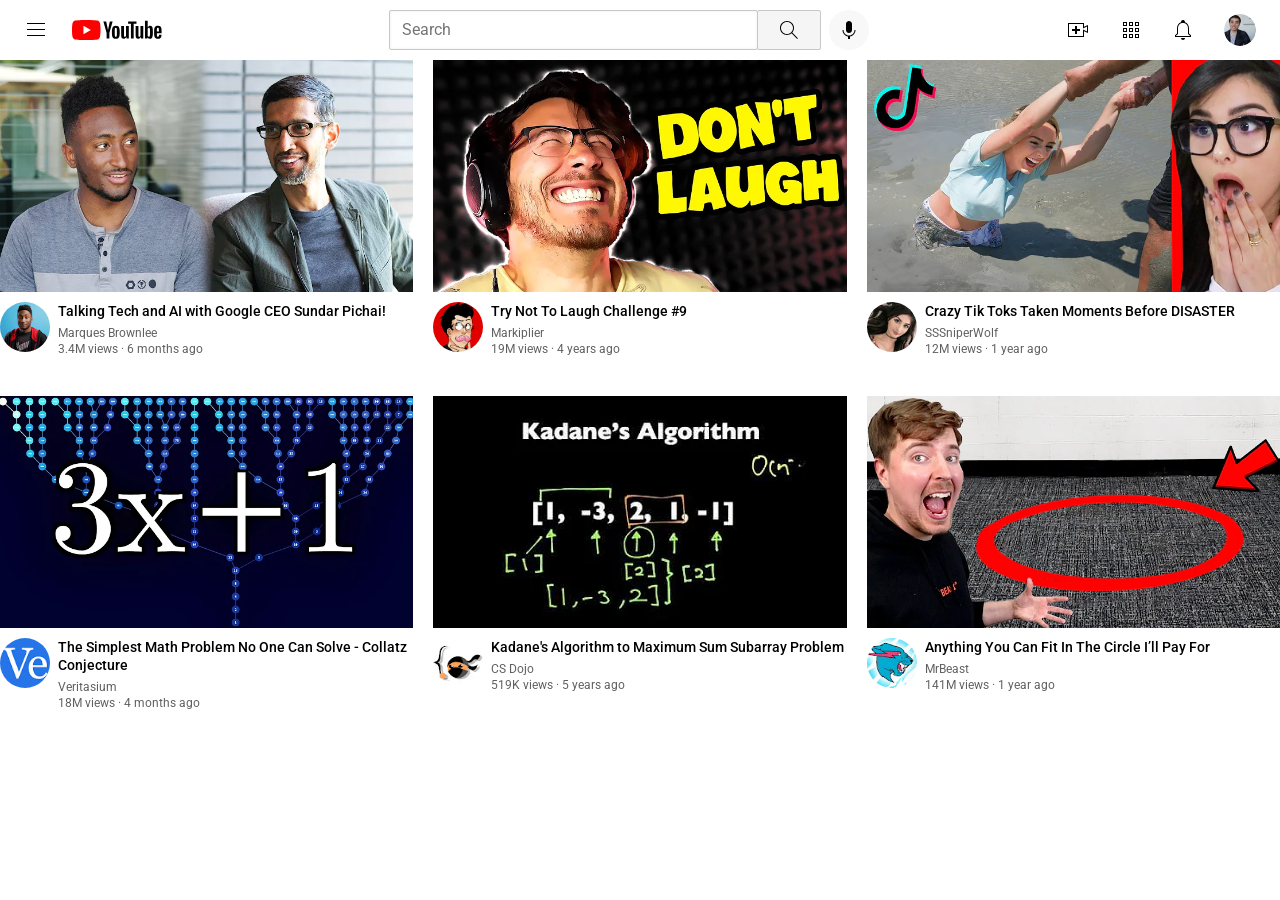
==== youtube.html @ df8535e8 "Add header icons in nested flexbox" ====
<!DOCTYPE html >
<html>
  <head>
    <title>YouTube.com Clone</title>

    <link rel="preconnect" href="https://fonts.googleapis.com">
    <link rel="preconnect" href="https://fonts.gstatic.com" crossorigin>
    <link href="https://fonts.googleapis.com/css2?family=Roboto:ital,wght@0,100..900;1,100..900&display=swap" rel="stylesheet">

    <link rel="stylesheet" href="styles/general.css">
    <link rel="stylesheet" href="styles/header.css">
    <link rel="stylesheet" href="styles/video.css">
  </head>
  <body>
    <div class="header">
      <div class="left-section">
        <img class="hamburger-menu-icon" src="icons/hamburger-menu.svg">
        <img class="youtube-logo" src="icons/youtube-logo.svg">
      </div>
      <div class="middle-section">
        <input class="search-bar" type="text" placeholder="Search">
        <button class="search-button">
          <img class="search-icon" src="icons/search.svg">
        </button>
        <button class="voice-search-button">
          <img class="voice-search-icon" src="icons/voice-search-icon.svg">
        </button>
      </div>
      <div class="right-section">
        <img class="upload-icon" src="icons/upload.svg">
        <img class="youtube-apps-icon" src="icons/youtube-apps.svg">
        <img class="notifications-icon" src="icons/notifications.svg">
        <img class="current-user-picture" src="channel-pictures/my-channel.jpeg">
      </div>
    </div>

    <main>
      <div class="video-grid js-video-grid"></div>
    </main>

    <script src="scripts/video.js" type="module"></script>
  </body>
</html>
---- styles/general.css ----
body {
  font-family: Roboto, Arial;
  margin: 0;
}

p {
  margin-top: 0;
  margin-bottom: 0;
}
---- styles/header.css ----
.header {
  height: 60px;

  display: flex;
  flex-direction: row;
  justify-content: space-between;
}

.left-section {
  display: flex;
  align-items: center;
}

.hamburger-menu-icon {
  height: 24px;
  margin-left: 24px;
  margin-right: 24px;
}

.youtube-logo {
  height: 20px;
}

.middle-section {
  margin-left: 60px;
  margin-right: 30px;
  flex: 1;
  max-width: 480px;
  display: flex;
  align-items: center;
}

.search-bar {
  height: 36px;
  padding-left: 12px;
  border: 1px solid rgb(200, 200, 200);
  border-radius: 2px;
  box-shadow: inset 0px 0px 3px rgba(0, 0, 0, 0.08);
  flex: 1;
  width: 0;
}

.search-bar::placeholder {
  font-family: Roboto, Arial;
  font-size: 16px;
}

.search-button {
  height: 40px;
  width: 64px;
  border: 1px solid rgb(200, 200, 200);
  border-radius: 2px;
  background-color: rgb(245, 245, 245);
  margin-left: -1px;
  margin-right: 8px;
}

.search-icon {
  height: 24px;
  margin-top: 2px;
}

.voice-search-button {
  height: 40px;
  width: 40px;
  border: none;
  border-radius: 20px;
  background-color: rgb(248, 248, 248);
}

.voice-search-icon {
  height: 24px;
  margin-top: 2px;
}

.right-section {
  width: 190px;
  display: flex;
  align-items: center;
  justify-content: space-between;
  margin-right: 24px;
  flex-shrink: 0;
}

.upload-icon,
.youtube-apps-icon,
.notifications-icon {
  height: 24px;
}

.current-user-picture {
  height: 32px;
  border-radius: 16px;
}
---- styles/video.css ----
.video-grid {
  display: grid;
  grid-template-columns: 1fr 1fr 1fr;
  column-gap: 20px;
  row-gap: 40px;
}

.thumbnail-row {
  margin-bottom: 6px;
}

.thumbnail {
  width: 100%;
}

.profile-picture {
  width: 100%;
  border-radius: 25px;
}

.video-info-grid {
  display: grid;
  grid-template-columns: 50px 1fr;
  column-gap: 8px;
}

.video-title {
  font-weight: 500;
  font-size: 14px;
  line-height: 18px;
  margin-bottom: 6px;
}

.video-author,
.video-stats {
  color: rgb(96, 96, 96);
  font-size: 12px;
}

.video-author {
  margin-bottom: 2px;
}
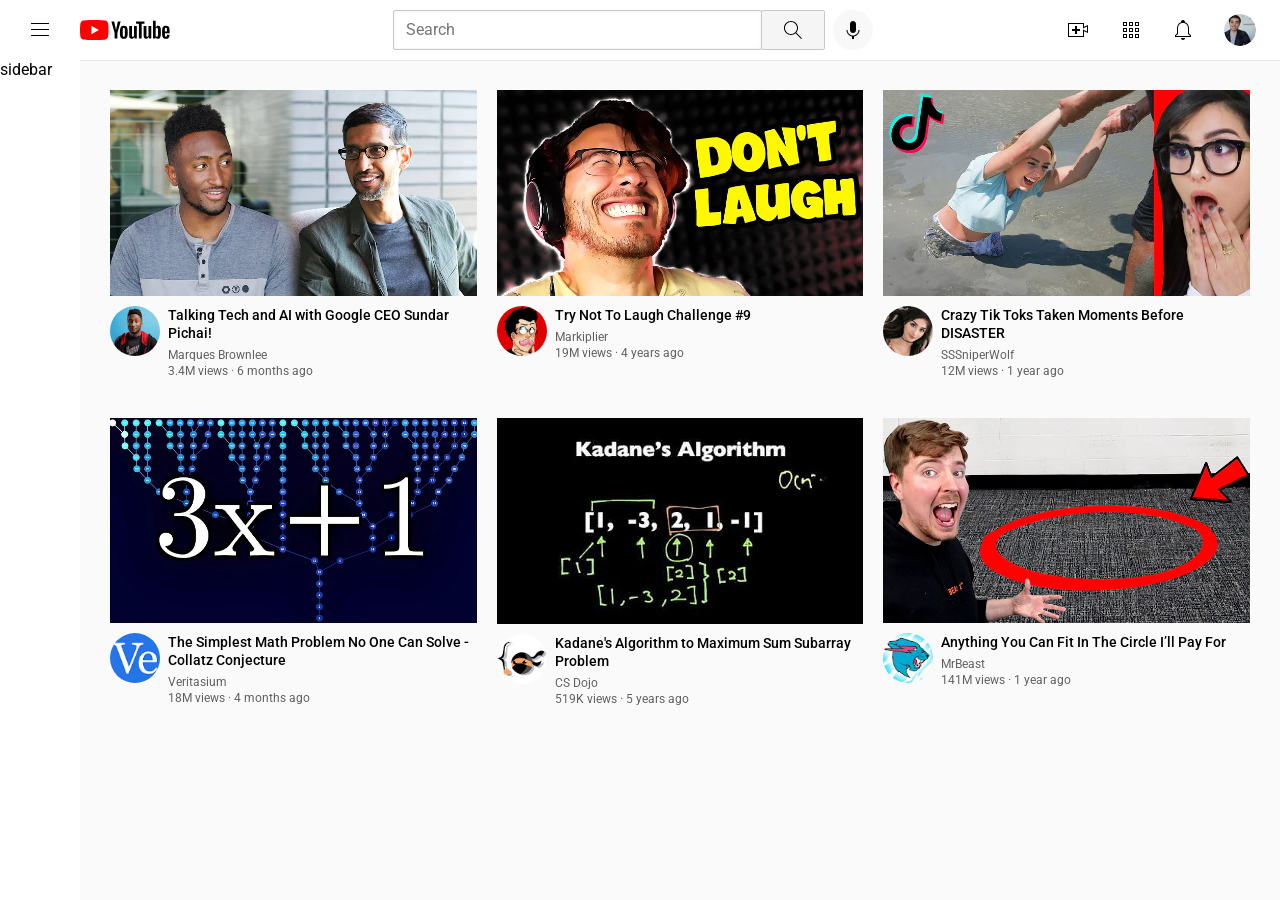
==== commit 49a18110: "Create sidebar and stick header and sidebar to edge" ====
--- a/youtube.html
+++ b/youtube.html
@@ -10,6 +10,7 @@
     <link rel="stylesheet" href="styles/general.css">
     <link rel="stylesheet" href="styles/header.css">
     <link rel="stylesheet" href="styles/video.css">
+    <link rel="stylesheet" href="styles/sidebar.css">
   </head>
   <body>
     <div class="header">
@@ -34,6 +35,10 @@
       </div>
     </div>
 
+    <div class="sidebar">
+      sidebar
+    </div>
+
     <main>
       <div class="video-grid js-video-grid"></div>
     </main>
--- a/styles/general.css
+++ b/styles/general.css
@@ -1,6 +1,10 @@
 body {
   font-family: Roboto, Arial;
   margin: 0;
+  padding-top: 90px;
+  padding-left: 110px;
+  padding-right: 30px;
+  background-color: rgb(250, 250, 250);
 }
 
 p {
--- a/styles/header.css
+++ b/styles/header.css
@@ -4,6 +4,13 @@
   display: flex;
   flex-direction: row;
   justify-content: space-between;
+
+  position: fixed;
+  top: 0px;
+  left: 0px;
+  right: 0px;
+  background-color: white;
+  border-bottom: 1px solid rgb(230, 230, 230);
 }
 
 .left-section {
@@ -13,8 +20,8 @@
 
 .hamburger-menu-icon {
   height: 24px;
-  margin-left: 24px;
-  margin-right: 24px;
+  margin-left: 28px;
+  margin-right: 28px;
 }
 
 .youtube-logo {
--- a/styles/sidebar.css
+++ b/styles/sidebar.css
@@ -0,0 +1,8 @@
+.sidebar {
+  position: fixed;
+  top: 60px;
+  left: 0px;
+  bottom: 0px;
+  width: 80px;
+  background-color: white;
+}
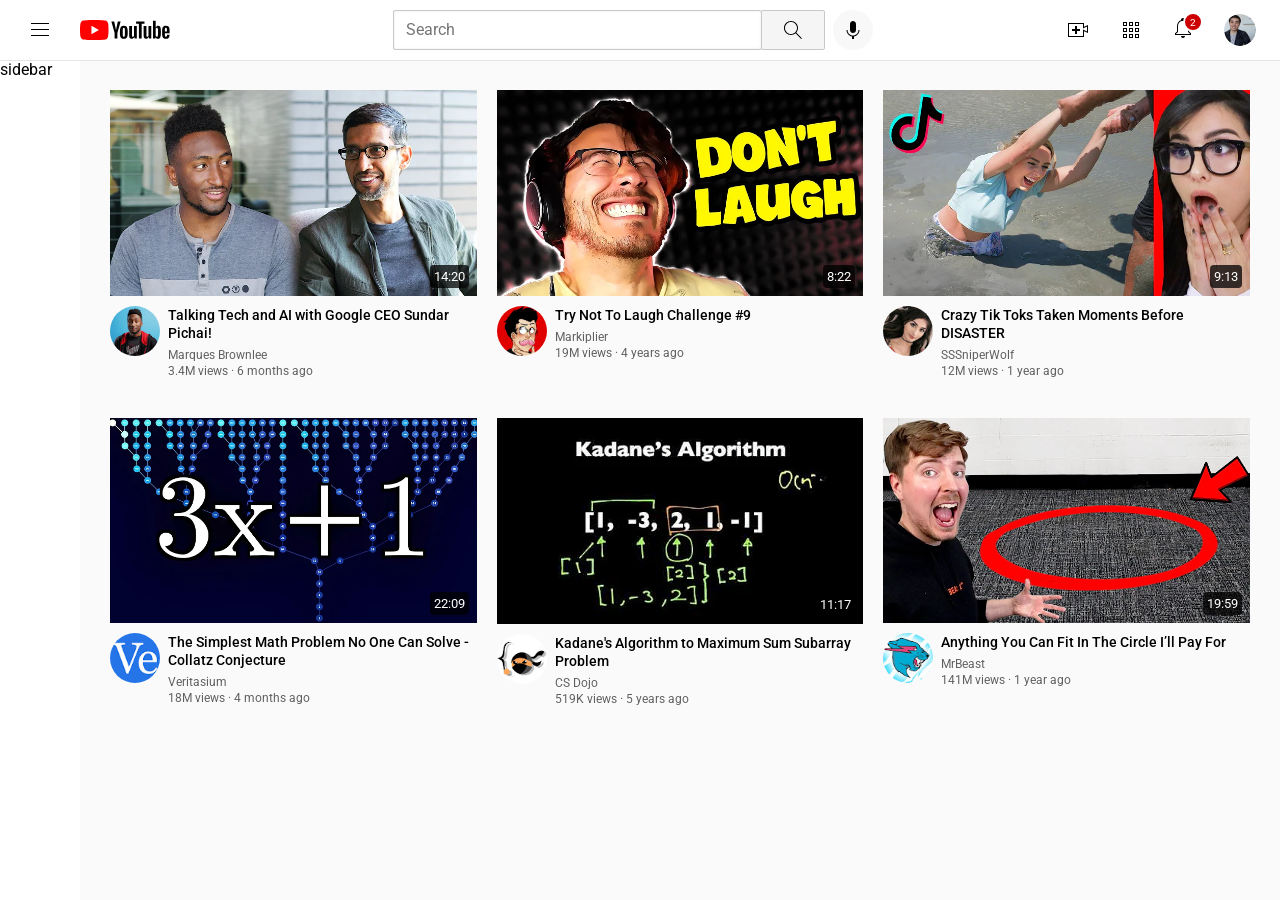
==== commit 14103beb: "Add notification count" ====
--- a/youtube.html
+++ b/youtube.html
@@ -30,7 +30,10 @@
       <div class="right-section">
         <img class="upload-icon" src="icons/upload.svg">
         <img class="youtube-apps-icon" src="icons/youtube-apps.svg">
-        <img class="notifications-icon" src="icons/notifications.svg">
+        <div class="notifications-icon-container">
+          <img class="notifications-icon" src="icons/notifications.svg">
+          <div class="notifications-count">2</div>
+        </div>
         <img class="current-user-picture" src="channel-pictures/my-channel.jpeg">
       </div>
     </div>
--- a/styles/general.css
+++ b/styles/general.css
@@ -4,6 +4,7 @@
   padding-top: 90px;
   padding-left: 110px;
   padding-right: 30px;
+  padding-bottom: 50px;
   background-color: rgb(250, 250, 250);
 }
 
--- a/styles/header.css
+++ b/styles/header.css
@@ -11,6 +11,8 @@
   right: 0px;
   background-color: white;
   border-bottom: 1px solid rgb(230, 230, 230);
+
+  z-index: 100;
 }
 
 .left-section {
@@ -95,6 +97,27 @@
   height: 24px;
 }
 
+.notifications-icon-container {
+  position: relative;
+}
+
+.notifications-count {
+  position: absolute;
+  top: -4px;
+  right: -8px;
+
+  background-color: rgb(204, 0, 0);
+  color: white;
+  font-size: 10px;
+  width: 16px;
+  height: 16px;
+  display: flex;
+  align-items: center;
+  justify-content: center;
+  border-radius: 15px;
+  border: 2px solid white;
+}
+
 .current-user-picture {
   height: 32px;
   border-radius: 16px;
--- a/styles/video.css
+++ b/styles/video.css
@@ -7,10 +7,23 @@
 
 .thumbnail-row {
   margin-bottom: 6px;
+  position: relative;
 }
 
 .thumbnail {
   width: 100%;
+}
+
+.video-time {
+  position: absolute;
+  bottom: 12px;
+  right: 8px;
+
+  background-color: rgba(0, 0, 0, 0.75);
+  color: white;
+  font-size: 13px;
+  padding: 4px;
+  border-radius: 4px;
 }
 
 .profile-picture {
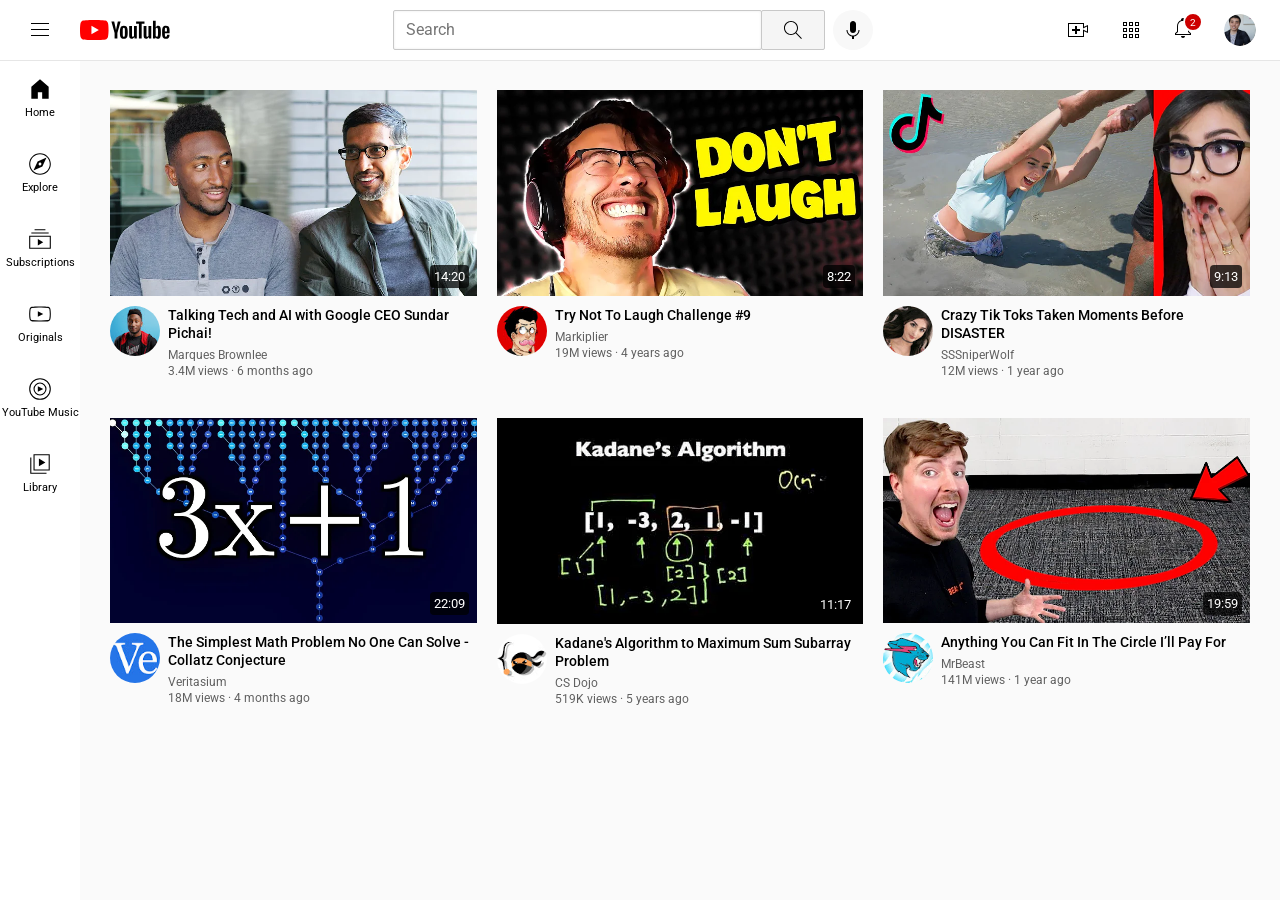
==== commit ec4c1aef: "Add sidebar icons" ====
--- a/youtube.html
+++ b/youtube.html
@@ -39,7 +39,30 @@
     </div>
 
     <div class="sidebar">
-      sidebar
+      <div class="sidebar-link">
+        <img src="icons/home.svg">
+        <div>Home</div>
+      </div>
+      <div class="sidebar-link">
+        <img src="icons/explore.svg">
+        <div>Explore</div>
+      </div>
+      <div class="sidebar-link">
+        <img src="icons/subscriptions.svg">
+        <div>Subscriptions</div>
+      </div>
+      <div class="sidebar-link">
+        <img src="icons/originals.svg">
+        <div>Originals</div>
+      </div>
+      <div class="sidebar-link">
+        <img src="icons/youtube-music.svg">
+        <div>YouTube Music</div>
+      </div>
+      <div class="sidebar-link">
+        <img src="icons/library.svg">
+        <div>Library</div>
+      </div>
     </div>
 
     <main>
--- a/styles/sidebar.css
+++ b/styles/sidebar.css
@@ -5,4 +5,27 @@
   bottom: 0px;
   width: 80px;
   background-color: white;
+}
+
+.sidebar-link {
+  height: 75px;
+  transition: background-color 0.15s;
+  display: flex;
+  flex-direction: column;
+  align-items: center;
+  justify-content: center;
+  cursor: pointer;
+}
+
+.sidebar-link:hover {
+  background-color: rgb(240, 240, 240);
+}
+
+.sidebar-link img {
+  height: 26px;
+  margin-bottom: 4px;
+}
+
+.sidebar-link div {
+  font-size: 11px;
 }
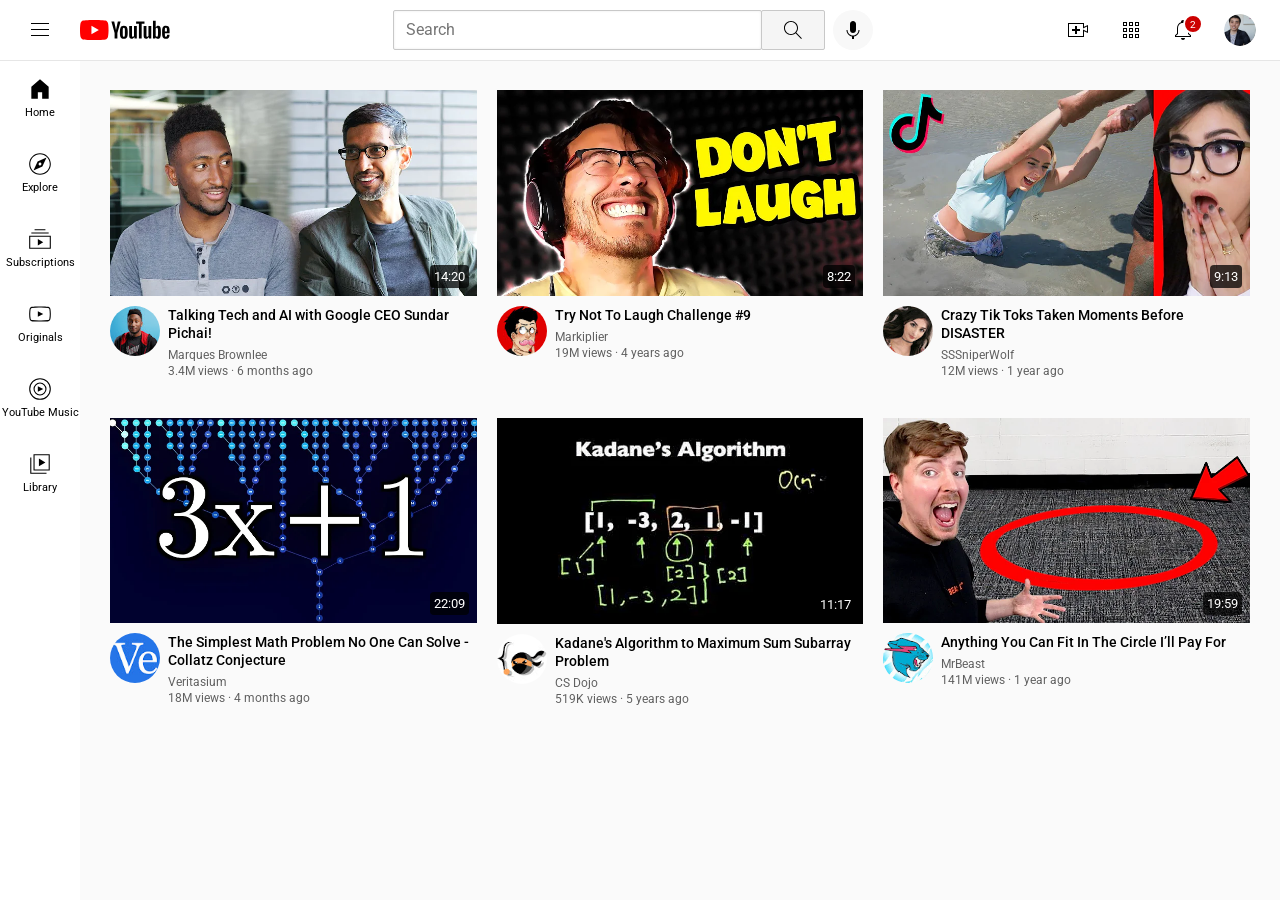
==== commit 69557e9b: "Add tooltips for header icons" ====
--- a/youtube.html
+++ b/youtube.html
@@ -22,17 +22,26 @@
         <input class="search-bar" type="text" placeholder="Search">
         <button class="search-button">
           <img class="search-icon" src="icons/search.svg">
+          <div class="tooltip">Search</div>
         </button>
         <button class="voice-search-button">
           <img class="voice-search-icon" src="icons/voice-search-icon.svg">
+          <div class="tooltip">Search with your voice</div>
         </button>
       </div>
       <div class="right-section">
-        <img class="upload-icon" src="icons/upload.svg">
-        <img class="youtube-apps-icon" src="icons/youtube-apps.svg">
+        <div class="upload-icon-container">
+          <img class="upload-icon" src="icons/upload.svg">
+          <div class="tooltip">Create</div>
+        </div>
+        <div class="youtube-apps-icon-container">
+          <img class="youtube-apps-icon" src="icons/youtube-apps.svg">
+          <div class="tooltip">YouTube apps</div>
+        </div>
         <div class="notifications-icon-container">
           <img class="notifications-icon" src="icons/notifications.svg">
           <div class="notifications-count">2</div>
+          <div class="tooltip">Notifications</div>
         </div>
         <img class="current-user-picture" src="channel-pictures/my-channel.jpeg">
       </div>
--- a/styles/header.css
+++ b/styles/header.css
@@ -66,7 +66,6 @@
 
 .search-icon {
   height: 24px;
-  margin-top: 2px;
 }
 
 .voice-search-button {
@@ -79,7 +78,6 @@
 
 .voice-search-icon {
   height: 24px;
-  margin-top: 2px;
 }
 
 .right-section {
@@ -118,6 +116,49 @@
   border: 2px solid white;
 }
 
+.search-button,
+.voice-search-button,
+.upload-icon-container,
+.youtube-apps-icon-container,
+.notifications-icon-container {
+  position: relative;
+  display: flex;
+  justify-content: center;
+  align-items: center;
+  cursor: pointer;
+}
+
+.search-button:hover,
+.voice-search-button:hover {
+  background-color: rgb(235, 235, 235);
+}
+
+.search-button .tooltip,
+.voice-search-button .tooltip,
+.upload-icon-container .tooltip,
+.youtube-apps-icon-container .tooltip,
+.notifications-icon-container .tooltip {
+  position: absolute;
+  bottom: -36px;
+  white-space: nowrap;
+  padding: 8px 10px;
+  background-color: rgba(70, 70, 70, 0.75);
+  color: white;
+  border-radius: 2px;
+  font-size: 12px;
+  opacity: 0;
+  transition: opacity 0.15s;
+  pointer-events: none;
+}
+
+.search-button:hover .tooltip,
+.voice-search-button:hover .tooltip,
+.upload-icon-container:hover .tooltip,
+.youtube-apps-icon-container:hover .tooltip,
+.notifications-icon-container:hover .tooltip {
+  opacity: 1;
+}
+
 .current-user-picture {
   height: 32px;
   border-radius: 16px;
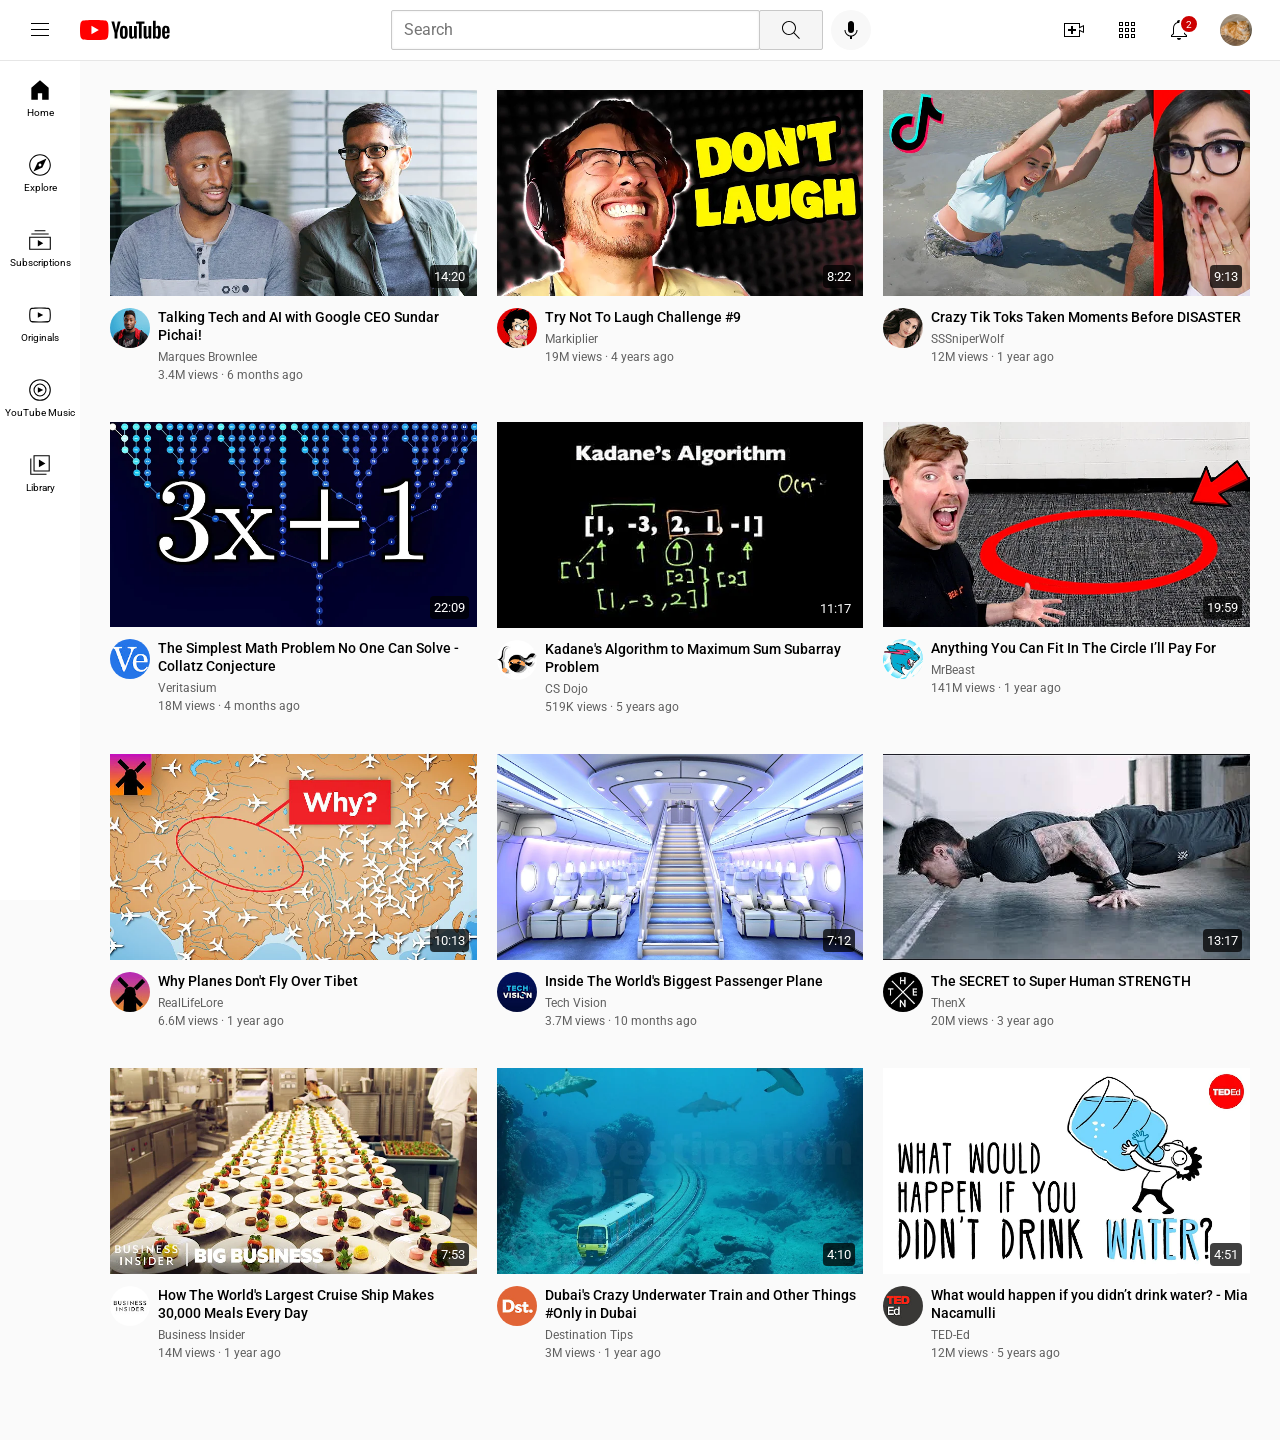
==== commit 51cdc8a2: "Add more videos and adjust spacing and sizes" ====
--- a/youtube.html
+++ b/youtube.html
@@ -43,7 +43,7 @@
           <div class="notifications-count">2</div>
           <div class="tooltip">Notifications</div>
         </div>
-        <img class="current-user-picture" src="channel-pictures/my-channel.jpeg">
+        <img class="current-user-picture" src="channel-pictures/my-channel-3.jpg">
       </div>
     </div>
 
--- a/styles/general.css
+++ b/styles/general.css
@@ -4,7 +4,7 @@
   padding-top: 90px;
   padding-left: 110px;
   padding-right: 30px;
-  padding-bottom: 50px;
+  padding-bottom: 80px;
   background-color: rgb(250, 250, 250);
 }
 
--- a/styles/header.css
+++ b/styles/header.css
@@ -85,7 +85,7 @@
   display: flex;
   align-items: center;
   justify-content: space-between;
-  margin-right: 24px;
+  padding-right: 28px;
   flex-shrink: 0;
 }
 
--- a/styles/video.css
+++ b/styles/video.css
@@ -6,7 +6,7 @@
 }
 
 .thumbnail-row {
-  margin-bottom: 6px;
+  margin-bottom: 8px;
   position: relative;
 }
 
@@ -26,14 +26,60 @@
   border-radius: 4px;
 }
 
+.profile-picture-container {
+  position: relative;
+  display: inline-block;
+}
+
 .profile-picture {
   width: 100%;
   border-radius: 25px;
 }
 
+.channel-tooltip {
+  position: absolute;
+  bottom: -90px;
+  z-index: 90;
+
+  background-color: white;
+  box-shadow: 2px 2px 10px rgba(0, 0, 0, 0.3);
+  border-radius: 4px;
+  padding-top: 12px;
+  padding-bottom: 12px;
+  padding-left: 12px;
+  padding-right: 50px;
+  white-space: nowrap;
+  pointer-events: none;
+  opacity: 0;
+  transition: opacity 0.15s;
+
+  display: flex;
+  gap: 10px;
+  align-items: center;
+}
+
+.profile-picture-container:hover .channel-tooltip {
+  opacity: 1;
+}
+
+.channel-tooltip-picture {
+  width: 60px;
+  border-radius: 30px;
+}
+
+.channel-tooltip-name {
+  font-weight: 500;
+  margin-bottom: 4px;
+}
+
+.channel-tooltip-stats {
+  color: rgb(100, 100, 100);
+  font-size: 14px;
+}
+
 .video-info-grid {
   display: grid;
-  grid-template-columns: 50px 1fr;
+  grid-template-columns: 40px 1fr;
   column-gap: 8px;
 }
 
@@ -44,6 +90,12 @@
   margin-bottom: 6px;
 }
 
+.video-title-link,
+.channel-link {
+  text-decoration: none;
+  color: black;
+}
+
 .video-author,
 .video-stats {
   color: rgb(96, 96, 96);
@@ -51,5 +103,5 @@
 }
 
 .video-author {
-  margin-bottom: 2px;
+  margin-bottom: 4px;
 }
--- a/styles/sidebar.css
+++ b/styles/sidebar.css
@@ -27,5 +27,5 @@
 }
 
 .sidebar-link div {
-  font-size: 11px;
+  font-size: 10px;
 }
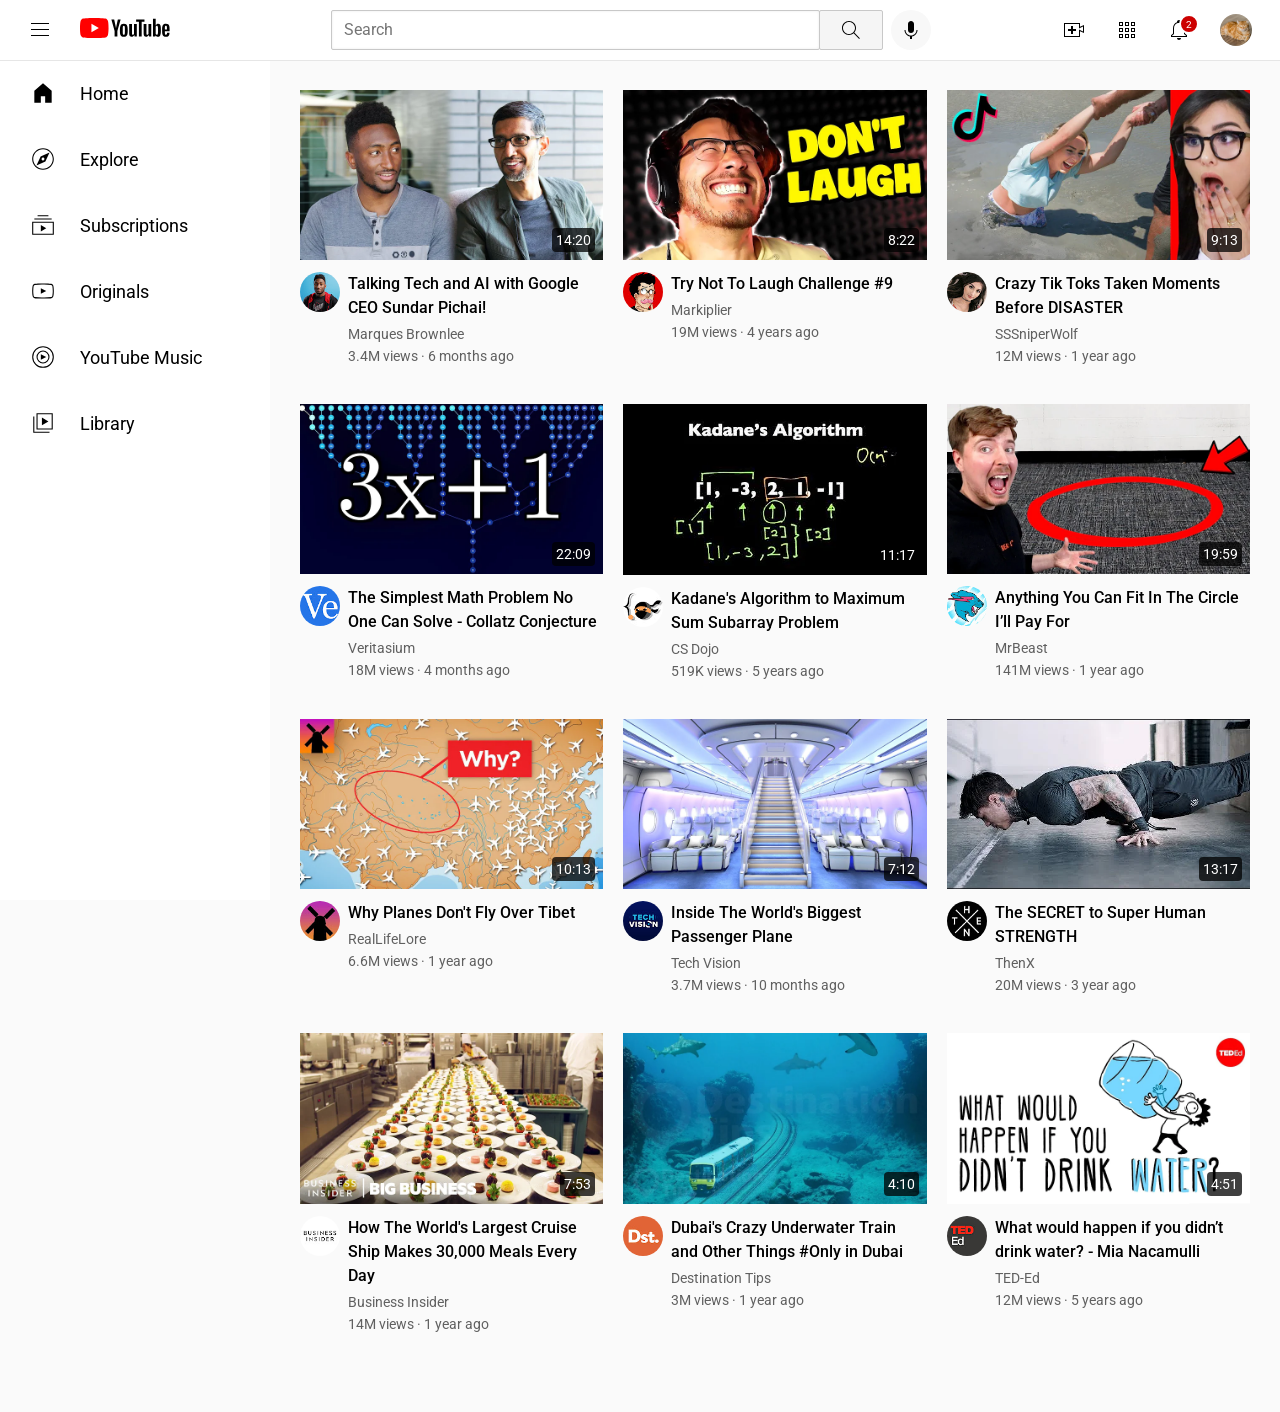
==== commit 8dc56354: "Make header responsive" ====
--- a/youtube.html
+++ b/youtube.html
@@ -13,15 +13,24 @@
     <link rel="stylesheet" href="styles/sidebar.css">
   </head>
   <body>
-    <div class="header">
+    <header class="header">
       <div class="left-section">
         <img class="hamburger-menu-icon" src="icons/hamburger-menu.svg">
-        <img class="youtube-logo" src="icons/youtube-logo.svg">
+        <a href="youtube.html">
+          <img class="youtube-logo" src="icons/youtube-logo.svg">
+        </a>
+        <a href="youtube.html">
+          <img class="youtube-icon" src="icons/youtube-icon.png">
+        </a>
       </div>
       <div class="middle-section">
         <input class="search-bar" type="text" placeholder="Search">
         <button class="search-button">
           <img class="search-icon" src="icons/search.svg">
+          <div class="tooltip">Search</div>
+        </button>
+        <button class="small-search-button">
+          <img class="small-search-icon" src="icons/search.svg">
           <div class="tooltip">Search</div>
         </button>
         <button class="voice-search-button">
@@ -45,9 +54,9 @@
         </div>
         <img class="current-user-picture" src="channel-pictures/my-channel-3.jpg">
       </div>
-    </div>
+    </header>
 
-    <div class="sidebar">
+    <nav class="sidebar">
       <div class="sidebar-link">
         <img src="icons/home.svg">
         <div>Home</div>
@@ -72,10 +81,10 @@
         <img src="icons/library.svg">
         <div>Library</div>
       </div>
-    </div>
+    </nav>
 
     <main>
-      <div class="video-grid js-video-grid"></div>
+      <section class="video-grid js-video-grid"></section>
     </main>
 
     <script src="scripts/video.js" type="module"></script>
--- a/styles/general.css
+++ b/styles/general.css
@@ -8,6 +8,12 @@
   background-color: rgb(250, 250, 250);
 }
 
+@media (min-width: 1200.1px) {
+  body {
+    padding-left: 300px;
+  }
+}
+
 p {
   margin-top: 0;
   margin-bottom: 0;
--- a/styles/header.css
+++ b/styles/header.css
@@ -24,10 +24,15 @@
   height: 24px;
   margin-left: 28px;
   margin-right: 28px;
+  cursor: pointer;
 }
 
 .youtube-logo {
   height: 20px;
+}
+
+.youtube-icon {
+  display: none;
 }
 
 .middle-section {
@@ -37,6 +42,12 @@
   max-width: 480px;
   display: flex;
   align-items: center;
+}
+
+@media (min-width: 1200px) {
+  .middle-section {
+    max-width: 600px;
+  }
 }
 
 .search-bar {
@@ -68,7 +79,8 @@
   height: 24px;
 }
 
-.voice-search-button {
+.voice-search-button,
+.small-search-button {
   height: 40px;
   width: 40px;
   border: none;
@@ -76,7 +88,8 @@
   background-color: rgb(248, 248, 248);
 }
 
-.voice-search-icon {
+.voice-search-icon,
+.small-search-icon {
   height: 24px;
 }
 
@@ -118,6 +131,19 @@
 
 .search-button,
 .voice-search-button,
+.small-search-button {
+  transition: background-color 0.2s;
+}
+
+.search-button:hover,
+.voice-search-button:hover,
+.small-search-button:hover {
+  background-color: rgb(235, 235, 235);
+}
+
+.search-button,
+.voice-search-button,
+.small-search-button,
 .upload-icon-container,
 .youtube-apps-icon-container,
 .notifications-icon-container {
@@ -128,13 +154,9 @@
   cursor: pointer;
 }
 
-.search-button:hover,
-.voice-search-button:hover {
-  background-color: rgb(235, 235, 235);
-}
-
 .search-button .tooltip,
 .voice-search-button .tooltip,
+.small-search-button .tooltip,
 .upload-icon-container .tooltip,
 .youtube-apps-icon-container .tooltip,
 .notifications-icon-container .tooltip {
@@ -147,18 +169,54 @@
   border-radius: 2px;
   font-size: 12px;
   opacity: 0;
-  transition: opacity 0.15s;
+  transition: opacity 0.2s;
   pointer-events: none;
 }
 
 .search-button:hover .tooltip,
 .voice-search-button:hover .tooltip,
+.small-search-button:hover .tooltip,
 .upload-icon-container:hover .tooltip,
 .youtube-apps-icon-container:hover .tooltip,
 .notifications-icon-container:hover .tooltip {
   opacity: 1;
 }
 
+.small-search-button {
+  display: none;
+}
+
+@media (max-width: 680px) {
+  .youtube-logo {
+    display: none;
+  }
+
+  .youtube-icon {
+    display: inline-block;
+    height: 22px;
+  }
+
+  .middle-section {
+    justify-content: end;
+    margin-right: 20px;
+  }
+
+  .search-bar,
+  .search-button {
+    display: none;
+  }
+
+  .small-search-button {
+    display: flex;
+    margin-right: 10px;
+  }
+
+  .small-search-button,
+  .voice-search-button {
+    background-color: transparent;
+  }
+}
+
 .current-user-picture {
   height: 32px;
   border-radius: 16px;
--- a/styles/video.css
+++ b/styles/video.css
@@ -3,6 +3,30 @@
   grid-template-columns: 1fr 1fr 1fr;
   column-gap: 20px;
   row-gap: 40px;
+}
+
+@media (max-width: 680px) {
+  .video-grid {
+    grid-template-columns: 1fr;
+  }
+}
+
+@media (min-width: 680.1px) and (max-width: 970px) {
+  .video-grid {
+    grid-template-columns: 1fr 1fr;
+  }
+}
+
+@media (min-width: 970.1px) and (max-width: 1450px) {
+  .video-grid {
+    grid-template-columns: 1fr 1fr 1fr;
+  }
+}
+
+@media (min-width: 1450.1px) {
+  .video-grid {
+    grid-template-columns: 1fr 1fr 1fr 1fr;
+  }
 }
 
 .thumbnail-row {
@@ -105,3 +129,23 @@
 .video-author {
   margin-bottom: 4px;
 }
+
+@media (min-width: 1000px) {
+  .video-title {
+    font-size: 16px;
+    line-height: 24px;
+  }
+
+  .video-author,
+  .video-stats {
+    font-size: 14px;
+  }
+
+  .video-author {
+    margin-bottom: 6px;
+  }
+
+  .video-time {
+    font-size: 14px;
+  }
+}
--- a/styles/sidebar.css
+++ b/styles/sidebar.css
@@ -1,31 +1,75 @@
-.sidebar {
-  position: fixed;
-  top: 60px;
-  left: 0px;
-  bottom: 0px;
-  width: 80px;
-  background-color: white;
+@media (max-width: 1200px) {
+  .sidebar {
+    position: fixed;
+    top: 60px;
+    left: 0px;
+    bottom: 0px;
+    width: 80px;
+    background-color: white;
+  }
+
+  .sidebar-link {
+    height: 75px;
+    transition: background-color 0.15s;
+    display: flex;
+    flex-direction: column;
+    align-items: center;
+    justify-content: center;
+    cursor: pointer;
+  }
+
+  .sidebar-link:hover {
+    background-color: rgb(240, 240, 240);
+  }
+
+  .sidebar-link img {
+    height: 26px;
+    margin-bottom: 4px;
+  }
+
+  .sidebar-link div {
+    font-size: 10px;
+  }
+
+  @media (min-width: 1000px) {
+    .sidebar-link div {
+      font-size: 11px;
+    }
+  }
 }
 
-.sidebar-link {
-  height: 75px;
-  transition: background-color 0.15s;
-  display: flex;
-  flex-direction: column;
-  align-items: center;
-  justify-content: center;
-  cursor: pointer;
-}
+@media (min-width: 1200.1px) {
+  .sidebar {
+    position: fixed;
+    top: 60px;
+    left: 0px;
+    bottom: 0px;
+    width: 270px;
+    background-color: white;
+  }
 
-.sidebar-link:hover {
-  background-color: rgb(240, 240, 240);
-}
+  .sidebar-link {
+    height: 50px;
+    transition: background-color 0.15s;
+    display: flex;
+    flex-direction: row;
+    align-items: center;
+    cursor: pointer;
+    padding-top: 8px;
+    padding-bottom: 8px;
+  }
 
-.sidebar-link img {
-  height: 26px;
-  margin-bottom: 4px;
-}
+  .sidebar-link:hover {
+    background-color: rgb(240, 240, 240);
+  }
 
-.sidebar-link div {
-  font-size: 10px;
+  .sidebar-link img {
+    height: 26px;
+    margin-left: 30px;
+    margin-right: 24px;
+  }
+
+  .sidebar-link div {
+    font-size: 18px;
+  }
 }
